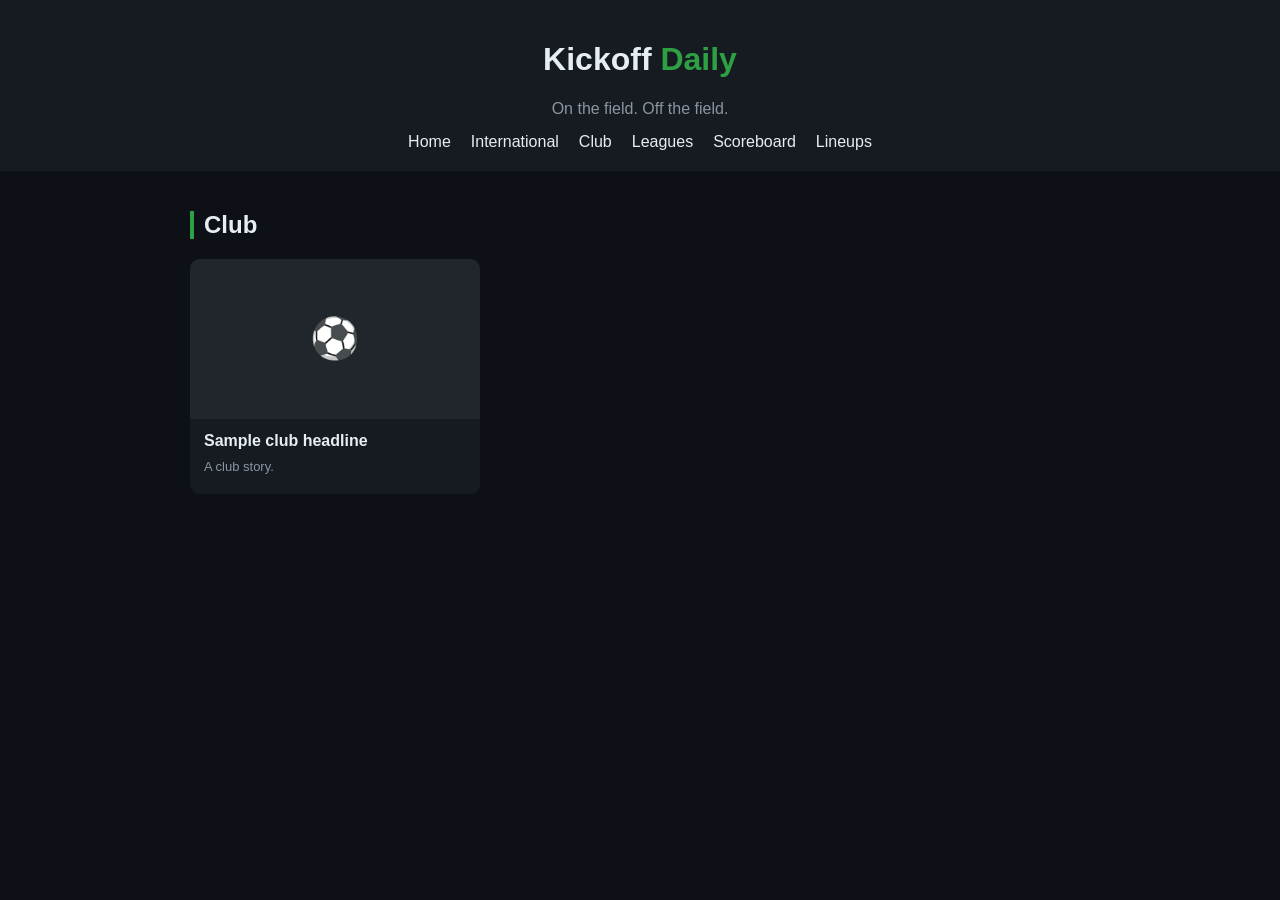
==== club.html @ bcd1dd3a "Add files via upload" ====
<!DOCTYPE html>
<html>
<head>
  <title>Club | Kickoff Daily</title>
  <link rel="stylesheet" href="style.css">
</head>
<body>

  <header>
    <h1>Kickoff <span class="accent">Daily</span></h1>
    <p class="tagline">On the field. Off the field.</p>

    <nav>
      <a href="index.html">Home</a>
      <a href="international.html">International</a>
      <a href="club.html">Club</a>
      <a href="leagues.html">Leagues</a>
      <a href="scores.html">Scoreboard</a>
      <a href="lineups.html">Lineups</a>
    </nav>
  </header>

  <main>
    <section>
      <h2>Club</h2>
      <div id="club-news" class="cards"></div>
    </section>
  </main>

  <script src="script.js"></script>
</body>
</html>
---- style.css ----
body {
  background: #0d1117;
  color: #e6edf3;
  font-family: Arial, sans-serif;
  margin: 0;
}

header {
  background: #161b22;
  text-align: center;
  padding: 20px 10px;
}

.accent { color: #2ea043; }

.tagline {
  color: #8b949e;
  margin: 5px 0 0;
}

nav {
  display: flex;
  justify-content: center;
  flex-wrap: wrap;
  gap: 20px;
  margin-top: 15px;
}

nav a {
  color: #e6edf3;
  text-decoration: none;
}

nav a:hover { color: #2ea043; }

main {
  max-width: 900px;
  margin: auto;
  padding: 20px;
}

h2 {
  border-left: 4px solid #2ea043;
  padding-left: 10px;
}

.cards {
  display: grid;
  grid-template-columns: repeat(auto-fill, minmax(260px, 1fr));
  gap: 15px;
}

.card {
  background: #161b22;
  padding: 15px;
  border-radius: 8px;
}

.card a {
  color: #58a6ff;
  text-decoration: none;
}

.card p { color: #8b949e; }

/* Score cards */
.score-card {
  display: flex;
  justify-content: space-between;
  align-items: center;
  background: #161b22;
  padding: 15px;
  border-radius: 8px;
}

.score {
  font-size: 22px;
  font-weight: bold;
}

.status {
  color: #8b949e;
  font-size: 13px;
}

/* Lineup */
.lineup-teams {
  display: grid;
  grid-template-columns: 1fr 1fr;
  gap: 15px;
}

.lineup-team {
  background: #161b22;
  padding: 15px;
  border-radius: 8px;
}

.lineup-team ul { padding-left: 18px; }

/* News cards with photo */
.news-card {
  display: block;
  background: #161b22;
  border-radius: 10px;
  overflow: hidden;
  text-decoration: none;
  color: #e6edf3;
}

.news-card:hover {
  outline: 1px solid #2ea043;
}

.news-card img {
  width: 100%;
  height: 160px;
  object-fit: cover;
  display: block;
}

.no-photo {
  height: 160px;
  background: #21262d;
  display: flex;
  align-items: center;
  justify-content: center;
  font-size: 40px;
}

.news-text {
  padding: 12px 14px;
}

.news-text h3 {
  margin: 0 0 8px;
  font-size: 16px;
  line-height: 1.3;
}

.news-text p {
  color: #8b949e;
  font-size: 13px;
  margin: 0 0 8px;
}

.source {
  color: #2ea043;
  font-size: 12px;
}
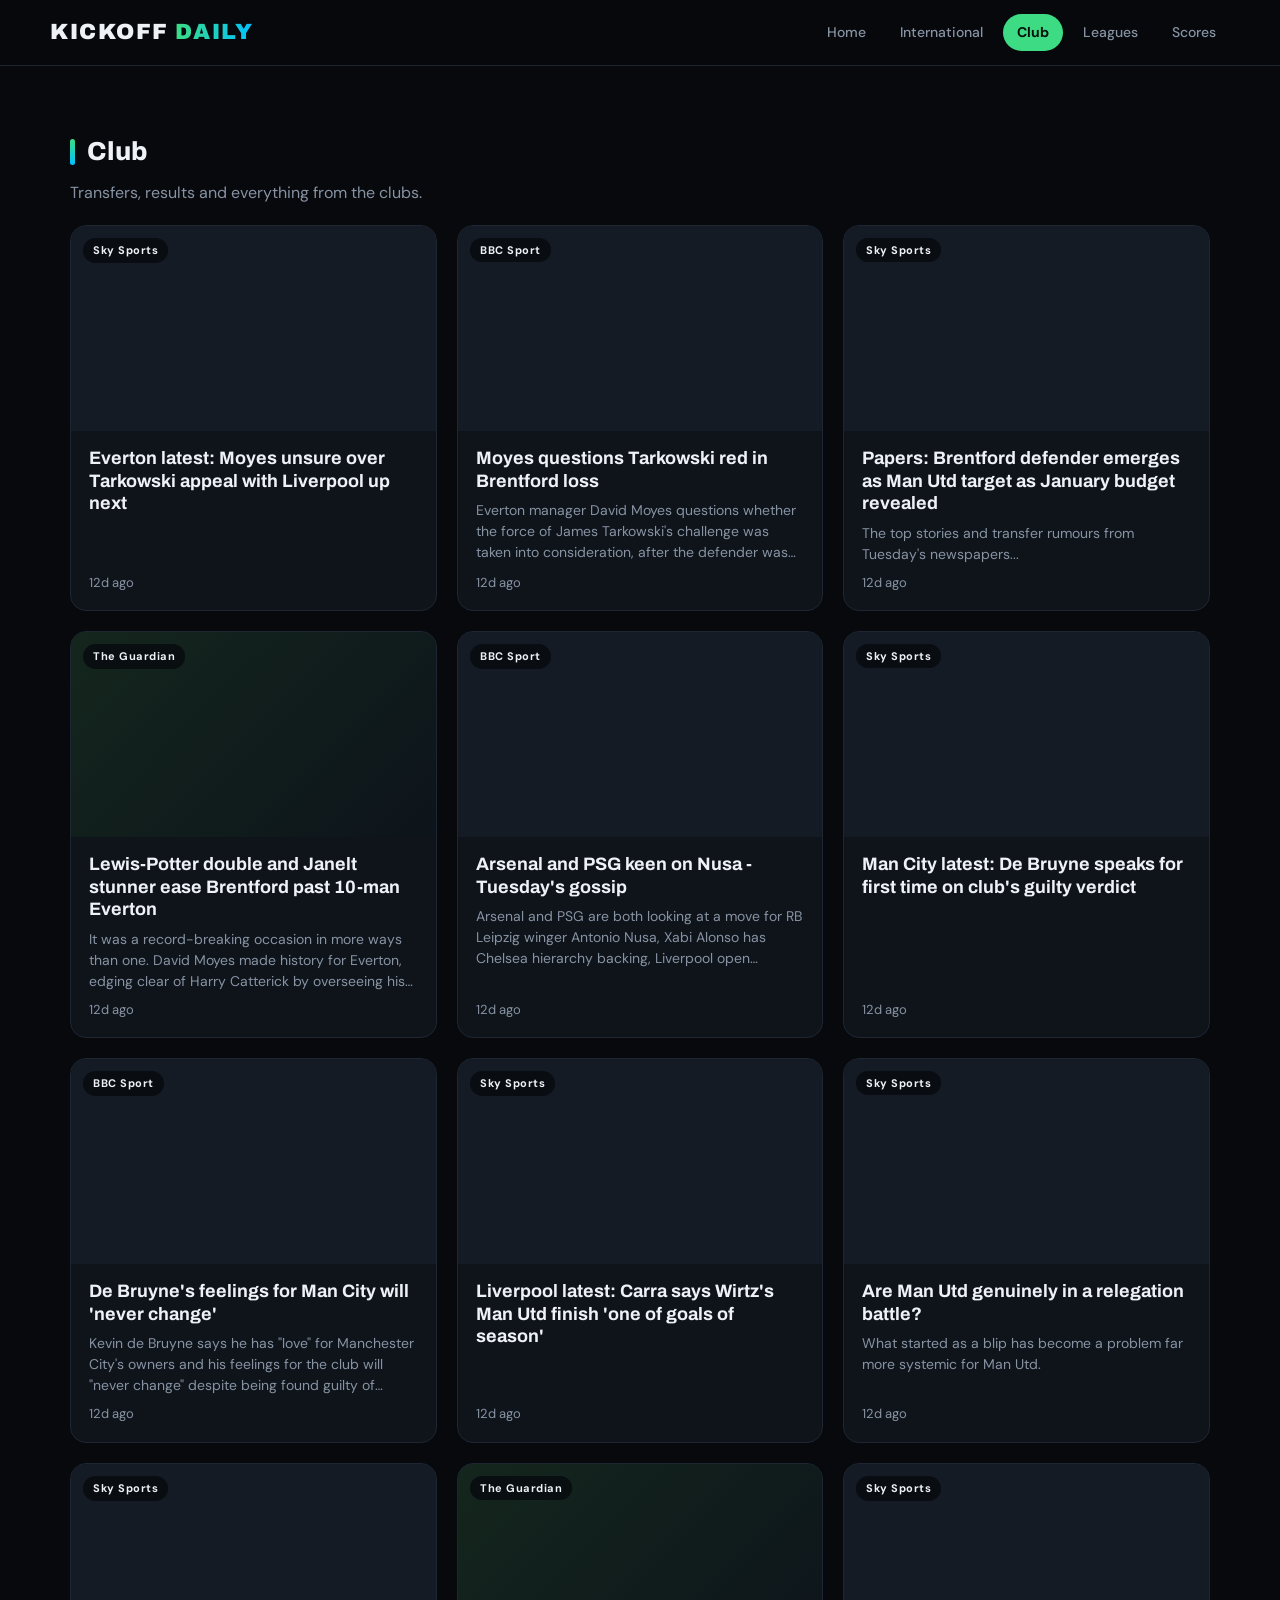
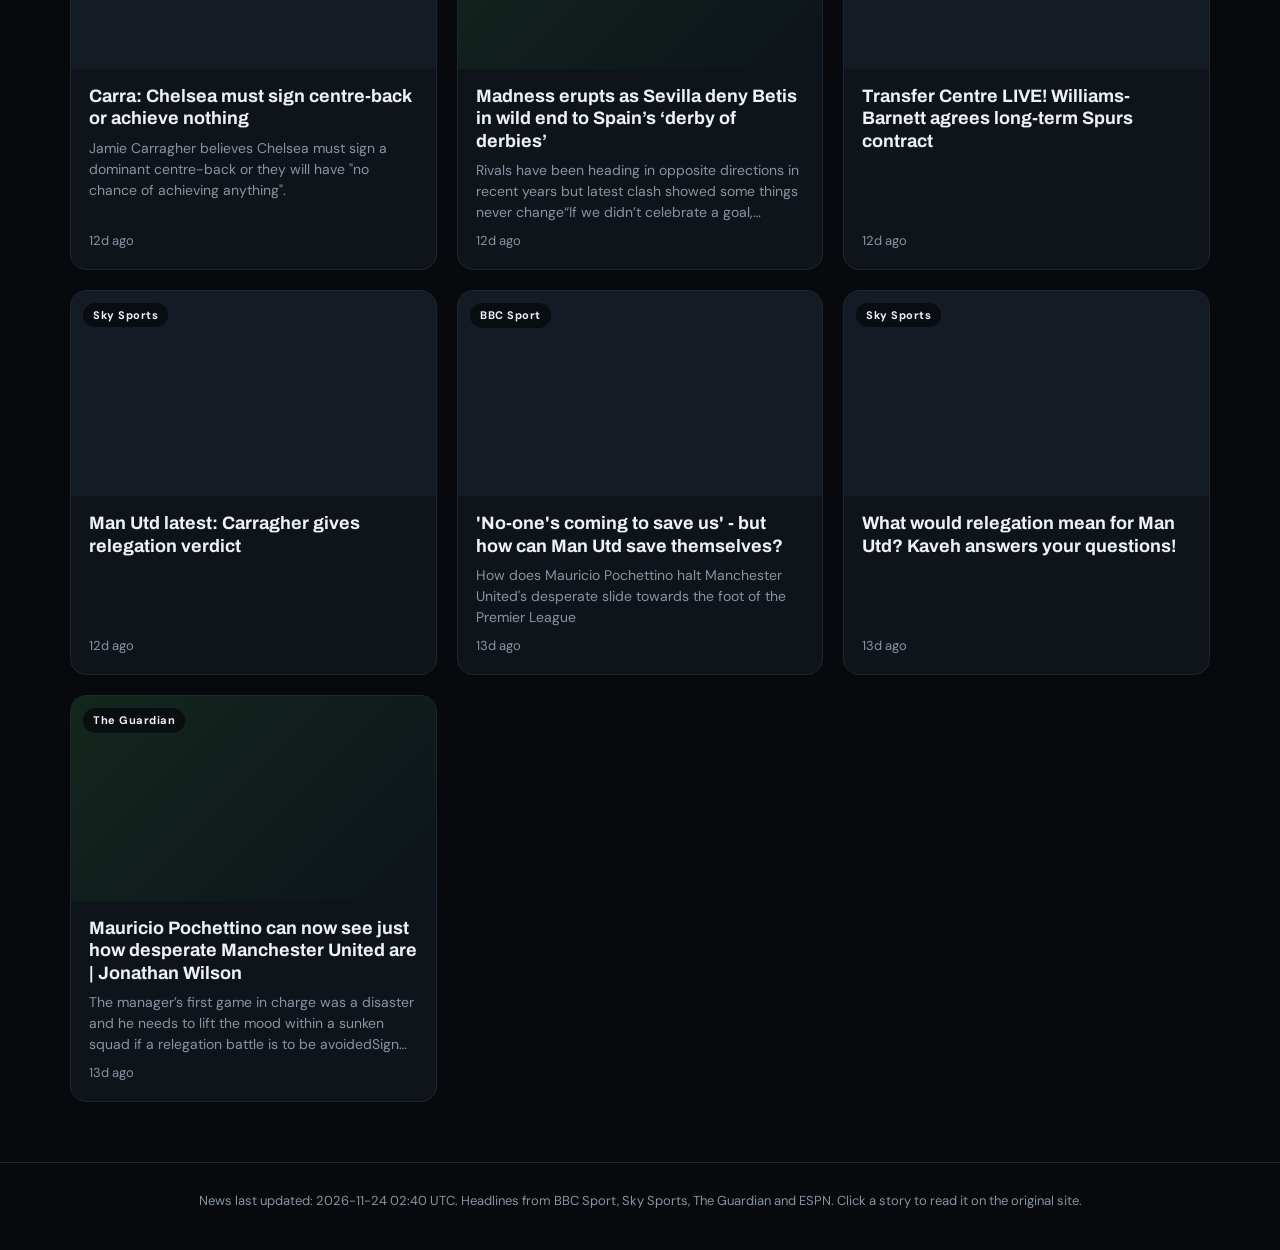
==== commit 861da59f: "Add files via upload" ====
--- a/club.html
+++ b/club.html
@@ -1,32 +1,23 @@
 <!DOCTYPE html>
-<html>
+<html lang="en">
 <head>
+  <meta charset="utf-8">
+  <meta name="viewport" content="width=device-width, initial-scale=1">
   <title>Club | Kickoff Daily</title>
+  <link rel="icon" href="data:image/svg+xml,%3Csvg xmlns='http://www.w3.org/2000/svg' viewBox='0 0 100 100'%3E%3Ctext y='.9em' font-size='90'%3E%E2%9A%BD%3C/text%3E%3C/svg%3E">
+  <link rel="preconnect" href="https://fonts.googleapis.com">
+  <link rel="preconnect" href="https://fonts.gstatic.com" crossorigin>
+  <link href="https://fonts.googleapis.com/css2?family=Archivo:wght@500;700;800;900&family=DM+Sans:wght@400;500;700&display=swap" rel="stylesheet">
   <link rel="stylesheet" href="style.css">
 </head>
-<body>
-
-  <header>
-    <h1>Kickoff <span class="accent">Daily</span></h1>
-    <p class="tagline">On the field. Off the field.</p>
-
-    <nav>
-      <a href="index.html">Home</a>
-      <a href="international.html">International</a>
-      <a href="club.html">Club</a>
-      <a href="leagues.html">Leagues</a>
-      <a href="scores.html">Scoreboard</a>
-      <a href="lineups.html">Lineups</a>
-    </nav>
-  </header>
-
+<body data-page="club">
+  <div id="site-header"></div>
   <main>
-    <section>
-      <h2>Club</h2>
-      <div id="club-news" class="cards"></div>
-    </section>
+    <h2 class="section-title">Club</h2>
+    <p class="page-intro">Transfers, results and everything from the clubs.</p>
+    <div class="grid" id="club-news"></div>
   </main>
-
+  <div id="site-footer"></div>
   <script src="script.js"></script>
 </body>
-</html>+</html>
--- a/style.css
+++ b/style.css
@@ -1,150 +1,241 @@
+:root {
+  --bg: #07090d;
+  --panel: #0f141b;
+  --panel2: #141b24;
+  --line: #1d2632;
+  --text: #eef2f7;
+  --muted: #8793a3;
+  --accent: #3ddc84;
+  --accent2: #00c2ff;
+  --live: #ff4d5e;
+}
+
+* { box-sizing: border-box; }
+
 body {
-  background: #0d1117;
-  color: #e6edf3;
-  font-family: Arial, sans-serif;
   margin: 0;
-}
-
-header {
-  background: #161b22;
-  text-align: center;
-  padding: 20px 10px;
-}
-
-.accent { color: #2ea043; }
-
-.tagline {
-  color: #8b949e;
-  margin: 5px 0 0;
-}
-
-nav {
-  display: flex;
-  justify-content: center;
-  flex-wrap: wrap;
-  gap: 20px;
-  margin-top: 15px;
-}
-
-nav a {
-  color: #e6edf3;
-  text-decoration: none;
-}
-
-nav a:hover { color: #2ea043; }
-
-main {
-  max-width: 900px;
-  margin: auto;
-  padding: 20px;
-}
-
-h2 {
-  border-left: 4px solid #2ea043;
-  padding-left: 10px;
-}
-
-.cards {
-  display: grid;
-  grid-template-columns: repeat(auto-fill, minmax(260px, 1fr));
-  gap: 15px;
-}
-
+  background: var(--bg);
+  color: var(--text);
+  font-family: "DM Sans", system-ui, -apple-system, "Segoe UI", sans-serif;
+  line-height: 1.5;
+  -webkit-font-smoothing: antialiased;
+}
+
+a { color: inherit; text-decoration: none; }
+h1, h2, h3 { font-family: "Archivo", "DM Sans", system-ui, sans-serif; margin: 0; }
+
+/* ---------- Top bar ---------- */
+.topbar {
+  position: sticky; top: 0; z-index: 50;
+  display: flex; align-items: center; justify-content: space-between; gap: 24px;
+  padding: 14px max(20px, calc((100vw - 1180px) / 2));
+  background: rgba(7, 9, 13, 0.82);
+  backdrop-filter: blur(14px);
+  -webkit-backdrop-filter: blur(14px);
+  border-bottom: 1px solid var(--line);
+}
+
+.brand {
+  font-family: "Archivo", sans-serif;
+  font-weight: 900; font-size: 22px; letter-spacing: 1.5px; white-space: nowrap;
+}
+.brand span {
+  margin-left: 6px;
+  background: linear-gradient(90deg, var(--accent), var(--accent2));
+  -webkit-background-clip: text; background-clip: text; color: transparent;
+}
+
+.topbar nav { display: flex; gap: 6px; overflow-x: auto; scrollbar-width: none; }
+.topbar nav::-webkit-scrollbar { display: none; }
+.topbar nav a {
+  padding: 8px 14px; border-radius: 999px; color: var(--muted);
+  font-weight: 500; font-size: 14px; white-space: nowrap; transition: .2s;
+}
+.topbar nav a:hover { color: var(--text); background: var(--panel2); }
+.topbar nav a.on { color: #04110a; background: var(--accent); font-weight: 700; }
+
+/* ---------- Layout ---------- */
+main { max-width: 1180px; margin: 0 auto; padding: 28px 20px 60px; }
+
+.section-title {
+  display: flex; align-items: center; gap: 12px;
+  font-size: 26px; font-weight: 800; letter-spacing: .3px; margin: 38px 0 18px;
+}
+.section-title::before {
+  content: ""; width: 5px; height: 26px; border-radius: 3px;
+  background: linear-gradient(var(--accent), var(--accent2));
+}
+.page-intro { color: var(--muted); margin: -8px 0 20px; }
+
+.empty {
+  color: var(--muted); background: var(--panel); border: 1px dashed var(--line);
+  border-radius: 14px; padding: 26px; text-align: center;
+}
+
+/* ---------- Hero slider ---------- */
+.hero {
+  position: relative; height: clamp(340px, 54vw, 560px);
+  border-radius: 22px; overflow: hidden; background: var(--panel);
+  box-shadow: 0 30px 80px rgba(0, 0, 0, .45);
+}
+.slide { position: absolute; inset: 0; opacity: 0; transition: opacity .7s ease; pointer-events: none; display: block; }
+.slide.on { opacity: 1; pointer-events: auto; }
+.slide-bg { position: absolute; inset: 0; width: 100%; height: 100%; object-fit: cover; }
+.slide-bg.ph { background: radial-gradient(circle at 20% 20%, #1b3a2a, #0b1016 70%); }
+.slide-shade {
+  position: absolute; inset: 0;
+  background: linear-gradient(0deg, rgba(5, 7, 10, .95) 8%, rgba(5, 7, 10, .55) 45%, rgba(5, 7, 10, .1) 100%);
+}
+.slide-text { position: absolute; left: clamp(20px, 4vw, 48px); right: clamp(20px, 8vw, 120px); bottom: clamp(48px, 7vw, 70px); }
+.tag {
+  display: inline-block; font-size: 12px; font-weight: 800; letter-spacing: 2px;
+  padding: 5px 12px; border-radius: 999px; background: var(--accent); color: #04110a; margin-bottom: 14px;
+}
+.slide-text h2 { font-size: clamp(24px, 4.2vw, 46px); line-height: 1.08; font-weight: 800; max-width: 900px; }
+.slide-text p { color: #c3ccd8; margin: 12px 0 10px; max-width: 700px; font-size: clamp(14px, 1.5vw, 17px); }
+.meta { color: var(--muted); font-size: 13px; }
+.slide .meta { color: #aab5c3; }
+
+.arrow {
+  position: absolute; bottom: 20px; z-index: 5;
+  width: 42px; height: 42px; border-radius: 50%; border: 1px solid rgba(255, 255, 255, .2);
+  background: rgba(7, 9, 13, .55); backdrop-filter: blur(8px); color: #fff;
+  font-size: 24px; line-height: 1; cursor: pointer; transition: .2s;
+}
+.arrow:hover { background: var(--accent); color: #04110a; border-color: var(--accent); }
+.arrow.prev { right: 80px; }
+.arrow.next { right: 28px; }
+.dots { position: absolute; left: clamp(20px, 4vw, 48px); bottom: 22px; z-index: 5; display: flex; gap: 8px; }
+.dot { width: 26px; height: 4px; border: 0; border-radius: 3px; background: rgba(255, 255, 255, .3); cursor: pointer; padding: 0; transition: .3s; }
+.dot.on { width: 48px; background: var(--accent); }
+
+/* ---------- News cards ---------- */
+.grid { display: grid; grid-template-columns: repeat(auto-fill, minmax(280px, 1fr)); gap: 20px; }
 .card {
-  background: #161b22;
-  padding: 15px;
-  border-radius: 8px;
-}
-
-.card a {
-  color: #58a6ff;
-  text-decoration: none;
-}
-
-.card p { color: #8b949e; }
-
-/* Score cards */
-.score-card {
-  display: flex;
-  justify-content: space-between;
-  align-items: center;
-  background: #161b22;
-  padding: 15px;
-  border-radius: 8px;
-}
-
-.score {
-  font-size: 22px;
-  font-weight: bold;
-}
-
-.status {
-  color: #8b949e;
-  font-size: 13px;
-}
-
-/* Lineup */
-.lineup-teams {
-  display: grid;
-  grid-template-columns: 1fr 1fr;
-  gap: 15px;
-}
-
-.lineup-team {
-  background: #161b22;
-  padding: 15px;
-  border-radius: 8px;
-}
-
-.lineup-team ul { padding-left: 18px; }
-
-/* News cards with photo */
-.news-card {
-  display: block;
-  background: #161b22;
-  border-radius: 10px;
-  overflow: hidden;
-  text-decoration: none;
-  color: #e6edf3;
-}
-
-.news-card:hover {
-  outline: 1px solid #2ea043;
-}
-
-.news-card img {
-  width: 100%;
-  height: 160px;
-  object-fit: cover;
-  display: block;
-}
-
-.no-photo {
-  height: 160px;
-  background: #21262d;
-  display: flex;
-  align-items: center;
-  justify-content: center;
-  font-size: 40px;
-}
-
-.news-text {
-  padding: 12px 14px;
-}
-
-.news-text h3 {
-  margin: 0 0 8px;
-  font-size: 16px;
-  line-height: 1.3;
-}
-
-.news-text p {
-  color: #8b949e;
-  font-size: 13px;
-  margin: 0 0 8px;
-}
-
-.source {
-  color: #2ea043;
-  font-size: 12px;
-}+  display: flex; flex-direction: column; overflow: hidden;
+  background: var(--panel); border: 1px solid var(--line); border-radius: 16px;
+  transition: transform .25s, border-color .25s, box-shadow .25s;
+}
+.card:hover { transform: translateY(-5px); border-color: #2c3a4b; box-shadow: 0 18px 40px rgba(0, 0, 0, .4); }
+.thumb { position: relative; aspect-ratio: 16 / 9; overflow: hidden; background: var(--panel2); }
+.thumb-img { width: 100%; height: 100%; object-fit: cover; display: block; transition: transform .5s; }
+.thumb-img.ph { background: linear-gradient(135deg, #14261d, #0d141b); }
+.card:hover .thumb-img { transform: scale(1.06); }
+.chip {
+  position: absolute; left: 12px; top: 12px; font-size: 11px; font-weight: 700; letter-spacing: .5px;
+  padding: 4px 10px; border-radius: 999px; background: rgba(7, 9, 13, .78); backdrop-filter: blur(6px);
+}
+.card-body { padding: 16px 18px 18px; display: flex; flex-direction: column; gap: 8px; flex: 1; }
+.card-body h3 { font-size: 18px; line-height: 1.25; font-weight: 700; }
+.card-body p { margin: 0; color: var(--muted); font-size: 14px; display: -webkit-box; -webkit-line-clamp: 3; -webkit-box-orient: vertical; overflow: hidden; }
+.card-body .meta { margin-top: auto; }
+
+/* ---------- Matches ---------- */
+.logo { width: 24px; height: 24px; object-fit: contain; flex-shrink: 0; }
+.league-block { background: var(--panel); border: 1px solid var(--line); border-radius: 16px; margin-bottom: 18px; overflow: hidden; }
+.league-head { display: flex; align-items: center; gap: 10px; padding: 14px 18px; font-weight: 700; background: var(--panel2); border-bottom: 1px solid var(--line); }
+.match {
+  display: grid; grid-template-columns: 70px 1fr 80px 1fr; align-items: center; gap: 10px;
+  padding: 14px 18px; border-bottom: 1px solid var(--line); transition: background .2s;
+}
+.match:last-child { border-bottom: 0; }
+.match:hover { background: var(--panel2); }
+.m-status { font-size: 13px; color: var(--muted); font-weight: 600; }
+.m-status.live { color: var(--live); }
+.m-status.live::before { content: "● "; animation: blink 1.2s infinite; }
+@keyframes blink { 50% { opacity: .3; } }
+.m-team { display: flex; align-items: center; gap: 10px; font-weight: 600; min-width: 0; }
+.m-team.away { justify-content: flex-end; text-align: right; }
+.m-score { text-align: center; font-family: "Archivo", sans-serif; font-weight: 800; font-size: 18px; }
+
+.strip { display: flex; gap: 14px; overflow-x: auto; padding-bottom: 8px; scrollbar-width: thin; }
+.mini {
+  flex: 0 0 210px; background: var(--panel); border: 1px solid var(--line); border-radius: 14px;
+  padding: 14px; display: flex; flex-direction: column; gap: 8px; transition: .2s;
+}
+.mini:hover { border-color: var(--accent); transform: translateY(-3px); }
+.mini .row { display: flex; align-items: center; justify-content: space-between; gap: 8px; font-weight: 600; font-size: 14px; }
+.mini .row span:first-child { display: flex; align-items: center; gap: 8px; min-width: 0; }
+.mini .m-status { font-size: 12px; }
+
+/* ---------- Tabs, tables ---------- */
+.tabs { display: flex; gap: 8px; overflow-x: auto; margin: 0 0 18px; padding-bottom: 4px; scrollbar-width: none; }
+.tab {
+  background: var(--panel); color: var(--muted); border: 1px solid var(--line); border-radius: 999px;
+  padding: 9px 18px; font: inherit; font-weight: 600; font-size: 14px; cursor: pointer; white-space: nowrap; transition: .2s;
+}
+.tab:hover { color: var(--text); }
+.tab.on { background: var(--accent); color: #04110a; border-color: var(--accent); }
+
+.table-wrap { overflow-x: auto; background: var(--panel); border: 1px solid var(--line); border-radius: 16px; }
+table { width: 100%; border-collapse: collapse; min-width: 520px; }
+th, td { padding: 12px 10px; text-align: center; border-bottom: 1px solid var(--line); font-size: 14px; }
+th { color: var(--muted); font-size: 12px; font-weight: 600; letter-spacing: 1px; text-transform: uppercase; }
+th:nth-child(2), td:nth-child(2) { text-align: left; }
+td.team-cell { display: flex; align-items: center; gap: 10px; font-weight: 600; }
+tr:last-child td { border-bottom: 0; }
+tr.hl { background: rgba(61, 220, 132, .1); }
+td.pts { font-weight: 800; color: var(--accent); }
+
+/* ---------- Match page ---------- */
+.match-head {
+  display: grid; grid-template-columns: 1fr auto 1fr; align-items: center; gap: 16px; text-align: center;
+  padding: 30px 20px; border-radius: 22px; border: 1px solid var(--line);
+  background: radial-gradient(circle at 50% 0%, #15301f, var(--panel) 65%);
+}
+.mh-team { display: flex; flex-direction: column; align-items: center; gap: 10px; font-weight: 700; font-size: clamp(14px, 2vw, 20px); }
+.mh-team .logo { width: clamp(48px, 8vw, 84px); height: clamp(48px, 8vw, 84px); }
+.mh-score { font-family: "Archivo", sans-serif; font-weight: 900; font-size: clamp(32px, 6vw, 60px); }
+.mh-status { font-size: 14px; color: var(--muted); font-weight: 600; }
+.mh-status.live { color: var(--live); }
+.mh-comp { color: var(--muted); font-size: 13px; text-align: center; margin: 16px 0 22px; }
+
+.team-toggle { display: flex; gap: 8px; margin-bottom: 14px; }
+.formation { color: var(--muted); font-size: 14px; margin-bottom: 12px; }
+
+.pitch {
+  position: relative; display: flex; flex-direction: column; justify-content: space-around;
+  min-height: 600px; padding: 26px 8px; border-radius: 18px; overflow: hidden;
+  border: 2px solid rgba(255, 255, 255, .28);
+  background: repeating-linear-gradient(0deg, #1c7a3f 0 60px, #1a7139 60px 120px);
+}
+.pitch::before {
+  content: ""; position: absolute; left: 22%; right: 22%; bottom: 0; height: 15%;
+  border: 2px solid rgba(255, 255, 255, .28); border-bottom: 0;
+}
+.pitch::after {
+  content: ""; position: absolute; left: 50%; top: -60px; width: 120px; height: 120px; margin-left: -60px;
+  border: 2px solid rgba(255, 255, 255, .28); border-radius: 50%;
+}
+.pitch-row { position: relative; z-index: 2; display: flex; justify-content: space-around; }
+.player { position: relative; width: 84px; text-align: center; cursor: default; }
+.dot-no {
+  width: 44px; height: 44px; margin: 0 auto 5px; border-radius: 50%;
+  display: flex; align-items: center; justify-content: center;
+  background: #fff; color: #07090d; font-weight: 800; box-shadow: 0 4px 12px rgba(0, 0, 0, .35); transition: transform .2s;
+}
+.player:hover .dot-no { transform: scale(1.15); background: var(--accent); }
+.p-name { font-size: 12px; font-weight: 600; text-shadow: 0 1px 3px rgba(0, 0, 0, .8); }
+.tip {
+  display: none; position: absolute; bottom: 100%; left: 50%; transform: translateX(-50%); z-index: 9;
+  background: var(--bg); border: 1px solid var(--line); border-radius: 8px; padding: 6px 10px; white-space: nowrap; font-size: 12px;
+}
+.player:hover .tip { display: block; }
+
+.subs { display: flex; flex-wrap: wrap; gap: 8px; margin-top: 16px; }
+.sub { background: var(--panel); border: 1px solid var(--line); border-radius: 999px; padding: 6px 14px; font-size: 13px; }
+.sub b { color: var(--accent); margin-right: 6px; }
+
+.info-row { display: flex; justify-content: space-between; gap: 12px; padding: 14px 18px; background: var(--panel); border: 1px solid var(--line); border-radius: 12px; margin-bottom: 8px; }
+.info-row span:first-child { color: var(--muted); }
+
+footer { border-top: 1px solid var(--line); color: var(--muted); font-size: 13px; text-align: center; padding: 28px 20px 40px; }
+
+@media (max-width: 640px) {
+  .match { grid-template-columns: 54px 1fr 54px 1fr; padding: 12px; gap: 6px; font-size: 14px; }
+  .arrow { display: none; }
+  .brand { font-size: 18px; }
+  .player { width: 62px; }
+  .dot-no { width: 38px; height: 38px; }
+  .p-name { font-size: 10px; }
+}
